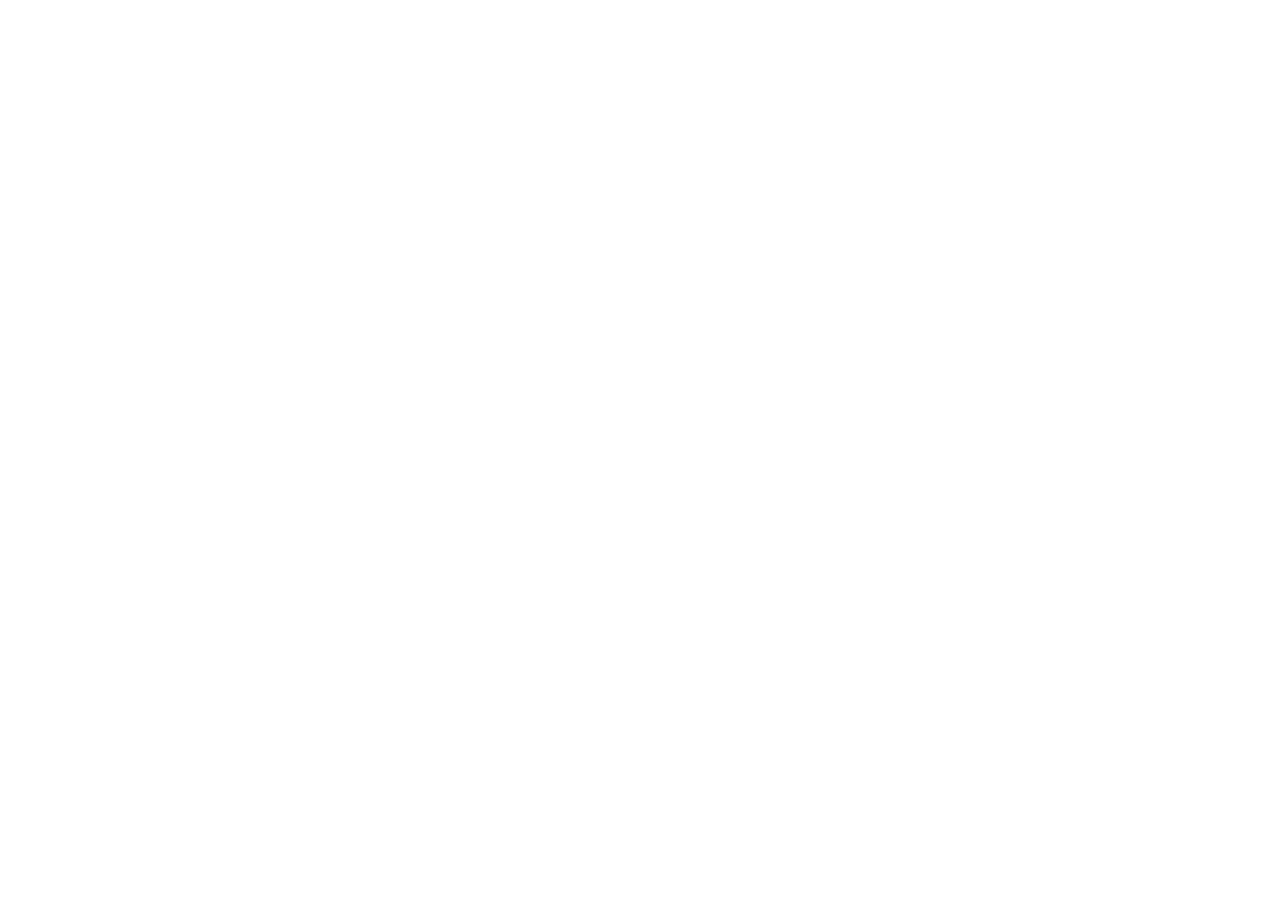
==== index.html @ a10d88c4 "Repository eingerichtet und Portfolio Grundstruktur erstellt" ====
<!DOCTYPE html>
<html lang="de">
<head>
    <meta charset="UTF-8">
    <meta name="viewport" content="width=device-width, initial-scale=1.0">
    <meta name="robots" content="noindex, nofollow">
    <meta name="keywords" content="E-Commerce, Produktdatenpflege, Shopify, ERP, Infor-LN, Kaufmann im E-Commerce, Onlineshop, B2B, Industrieerfahrung, Prozessoptimierung, Oliver Veldkamp">
    <link rel="stylesheet" href="style.css">
    <script src="script.js" defer></script>
    <title>Handwerk und Massenproduktion trifft auf E-Commerce Faszination</title>
</head>


<body>
    
</body>
</html>
---- style.css ----
@import url(https://fonts.bunny.net/css?family=inter:300,400,700|kalam:300,400,700);

:root {
--font-heading: 'Kalam', cursive;
--font-body: 'Inter', sans-serif;

--color-bg: #f5f2ee;
--color-txt: #1e1e1e;
--color-accent: #b77d3a;
--color-block: #e8ddd5;

}
font-family: 'Inter', sans-serif;
font-family: 'Kalam', handwriting;
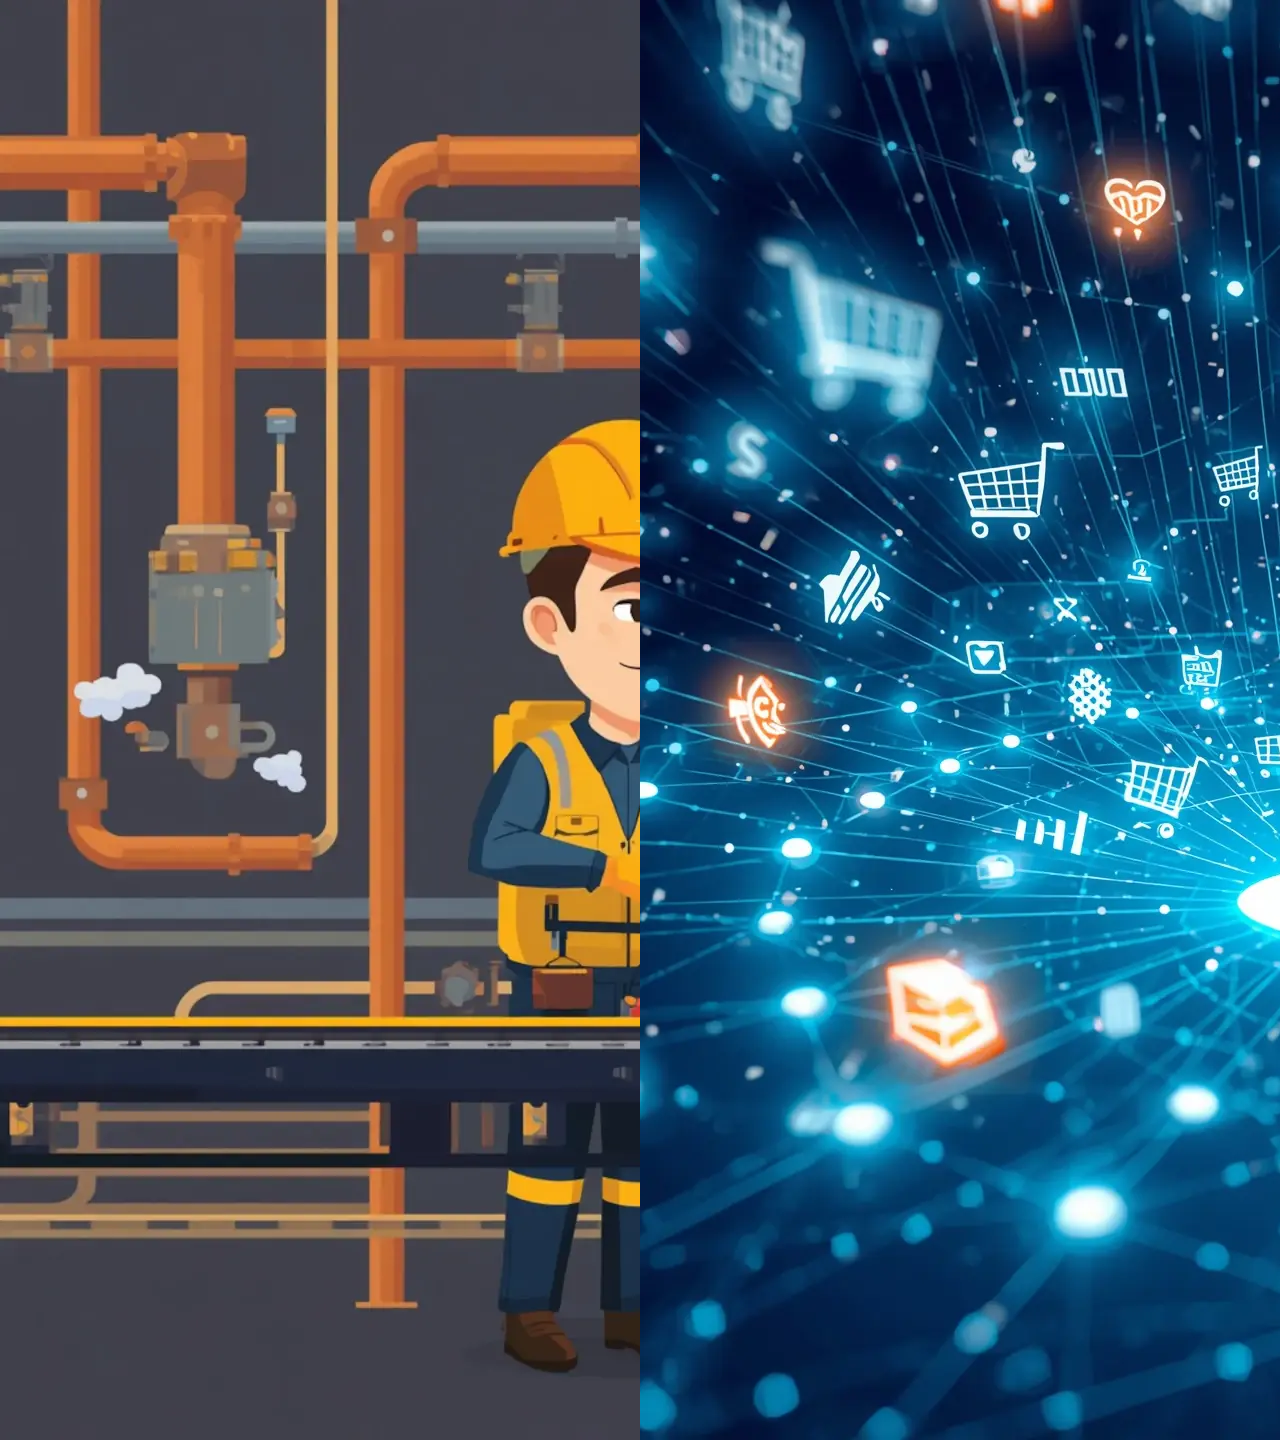
==== commit 934f828a: "Grundstruktur für den Header anlegen, erste CSS-Anweisungen schreiben und nochmal die Funktion von F" ====
--- a/index.html
+++ b/index.html
@@ -1,10 +1,12 @@
 <!DOCTYPE html>
 <html lang="de">
+
 <head>
     <meta charset="UTF-8">
     <meta name="viewport" content="width=device-width, initial-scale=1.0">
     <meta name="robots" content="noindex, nofollow">
-    <meta name="keywords" content="E-Commerce, Produktdatenpflege, Shopify, ERP, Infor-LN, Kaufmann im E-Commerce, Onlineshop, B2B, Industrieerfahrung, Prozessoptimierung, Oliver Veldkamp">
+    <meta name="keywords"
+        content="E-Commerce, Produktdatenpflege, Shopify, ERP, Infor-LN, Kaufmann im E-Commerce, Onlineshop, B2B, Industrieerfahrung, Prozessoptimierung, Oliver Veldkamp">
     <link rel="stylesheet" href="style.css">
     <script src="script.js" defer></script>
     <title>Handwerk und Massenproduktion trifft auf E-Commerce Faszination</title>
@@ -12,6 +14,20 @@
 
 
 <body>
-    
+
+    <div id="hero-image-wrapper">
+
+        <div id="hero-image-left-top">
+            <img src="media\Portfolio_Ole_industy (1).webp" alt="Olivers industrial life">
+        </div>
+
+        <div id="hero-image-right-bottom">
+            <img src="media/Portfolio_Ole_digital (1).webp" alt="Oliver digital live">
+        </div>
+
+    </div>
+
+
 </body>
+
 </html>
--- a/style.css
+++ b/style.css
@@ -10,5 +10,18 @@
 --color-block: #e8ddd5;
 
 }
-font-family: 'Inter', sans-serif;
-font-family: 'Kalam', handwriting;+body {
+    box-sizing: border-box;
+margin: 0;    
+}
+
+#hero-image-wrapper {
+    display: flex;
+    width: 100vw;
+}
+
+#hero-image-left-top {
+    width: 50%;
+    height: auto;
+    
+}
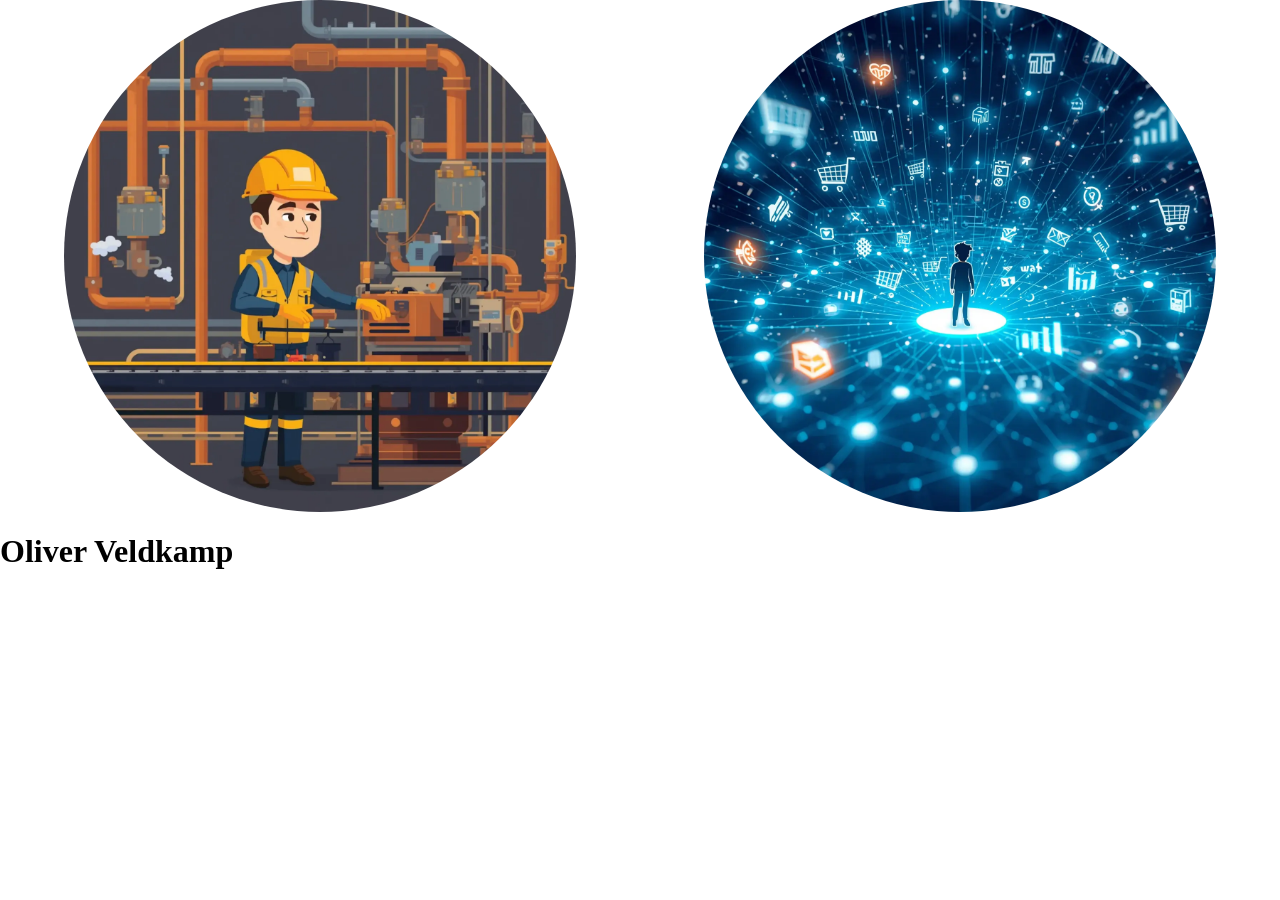
==== commit c7c111e9: "building hero image and lerning how to use flex-box" ====
--- a/index.html
+++ b/index.html
@@ -14,19 +14,21 @@
 
 
 <body>
+<!-- Hero section with hero images and headline --> 
+<div>    
+<div id="hero-image-wrapper">
 
-    <div id="hero-image-wrapper">
-
-        <div id="hero-image-left-top">
+        <div id="hero-image-left-top" class="hero-image-wrap">
             <img src="media\Portfolio_Ole_industy (1).webp" alt="Olivers industrial life">
         </div>
 
-        <div id="hero-image-right-bottom">
+        <div id="hero-image-right-bottom" class="hero-image-wrap">
             <img src="media/Portfolio_Ole_digital (1).webp" alt="Oliver digital live">
         </div>
+    </div>
+<h1>Oliver Veldkamp</h1>
 
-    </div>
-
+</div>
 
 </body>
 
--- a/style.css
+++ b/style.css
@@ -10,18 +10,30 @@
 --color-block: #e8ddd5;
 
 }
+
+*, *::before, *::after {
+  box-sizing: border-box;
+}
+
+
 body {
-    box-sizing: border-box;
-margin: 0;    
+ margin: 0;    
 }
 
 #hero-image-wrapper {
     display: flex;
-    width: 100vw;
+justify-content: center;
 }
 
-#hero-image-left-top {
-    width: 50%;
+.hero-image-wrap {
+    display: flex;
+justify-content: center;
+
+}
+
+#hero-image-left-top img, #hero-image-right-bottom img {
+    max-width: 80%;
     height: auto;
+    border-radius: 50%;
     
 }
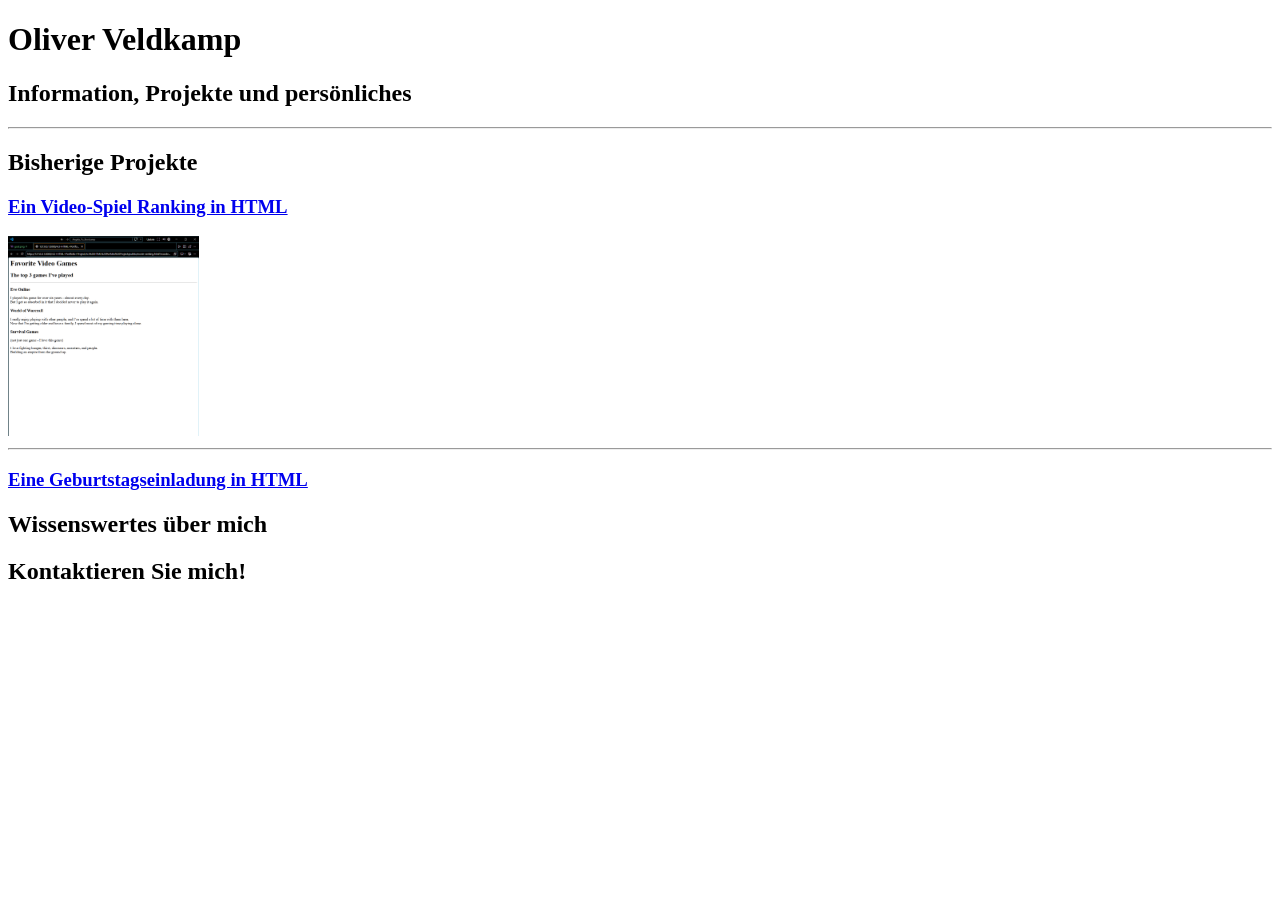
==== commit d32d70c7: "launching my portfolio on Github as a prozess of lern to use github" ====
--- a/index.html
+++ b/index.html
@@ -1,35 +1,39 @@
+<!-- TODO 1: Create the HTML Boilerplate -->
+
+<!-- TODO 2: Add Your previous projects' HTML into the public folder --><!-- Check!-->
+
+<!-- TODO 3: Take screenshots of your project previews and add the images to the images folder --><!--Check!-->
+
+<!-- TODO 4: Add titles/subtitles etc. -->
+
+<!-- TODO 5: Add a link to the project pages -->
+
+<!-- TODO 6: Add images to show the project previews
+HINT for TODO 6: You can use the height attribute set to 200 to make the image smaller:
+https://developer.mozilla.org/en-US/docs/Web/HTML/Element/img#attr-height -->
+
+<!-- TODO 7: Add the Contact Me and About Me page links -->
 <!DOCTYPE html>
-<html lang="de">
+<html lang="en">
 
 <head>
     <meta charset="UTF-8">
     <meta name="viewport" content="width=device-width, initial-scale=1.0">
-    <meta name="robots" content="noindex, nofollow">
-    <meta name="keywords"
-        content="E-Commerce, Produktdatenpflege, Shopify, ERP, Infor-LN, Kaufmann im E-Commerce, Onlineshop, B2B, Industrieerfahrung, Prozessoptimierung, Oliver Veldkamp">
-    <link rel="stylesheet" href="style.css">
-    <script src="script.js" defer></script>
-    <title>Handwerk und Massenproduktion trifft auf E-Commerce Faszination</title>
+    <title>Ole's Page</title>
 </head>
 
-
 <body>
-<!-- Hero section with hero images and headline --> 
-<div>    
-<div id="hero-image-wrapper">
-
-        <div id="hero-image-left-top" class="hero-image-wrap">
-            <img src="media\Portfolio_Ole_industy (1).webp" alt="Olivers industrial life">
-        </div>
-
-        <div id="hero-image-right-bottom" class="hero-image-wrap">
-            <img src="media/Portfolio_Ole_digital (1).webp" alt="Oliver digital live">
-        </div>
-    </div>
-<h1>Oliver Veldkamp</h1>
-
-</div>
-
+    <h1>Oliver Veldkamp</h1>
+    <h2>Information, Projekte und persönliches</h2>
+    <hr />
+    <h2>Bisherige Projekte</h2>
+    <a href="./public/videoGameRanking.html"><h3>Ein Video-Spiel Ranking in HTML</h3></a>
+    <img src="./assets/images/videoGameRanking.png" alt="Ein bild eines Video-Spiel-Rankings" height="200" />
+    <hr /> 
+    <a href="./public/birthday-invite.html"><h3>Eine Geburtstagseinladung in HTML</h3></a>
+    
+    <a><h2>Wissenswertes über mich</h2></a>
+    <a><h2>Kontaktieren Sie mich!</h2></a>
 </body>
 
 </html>
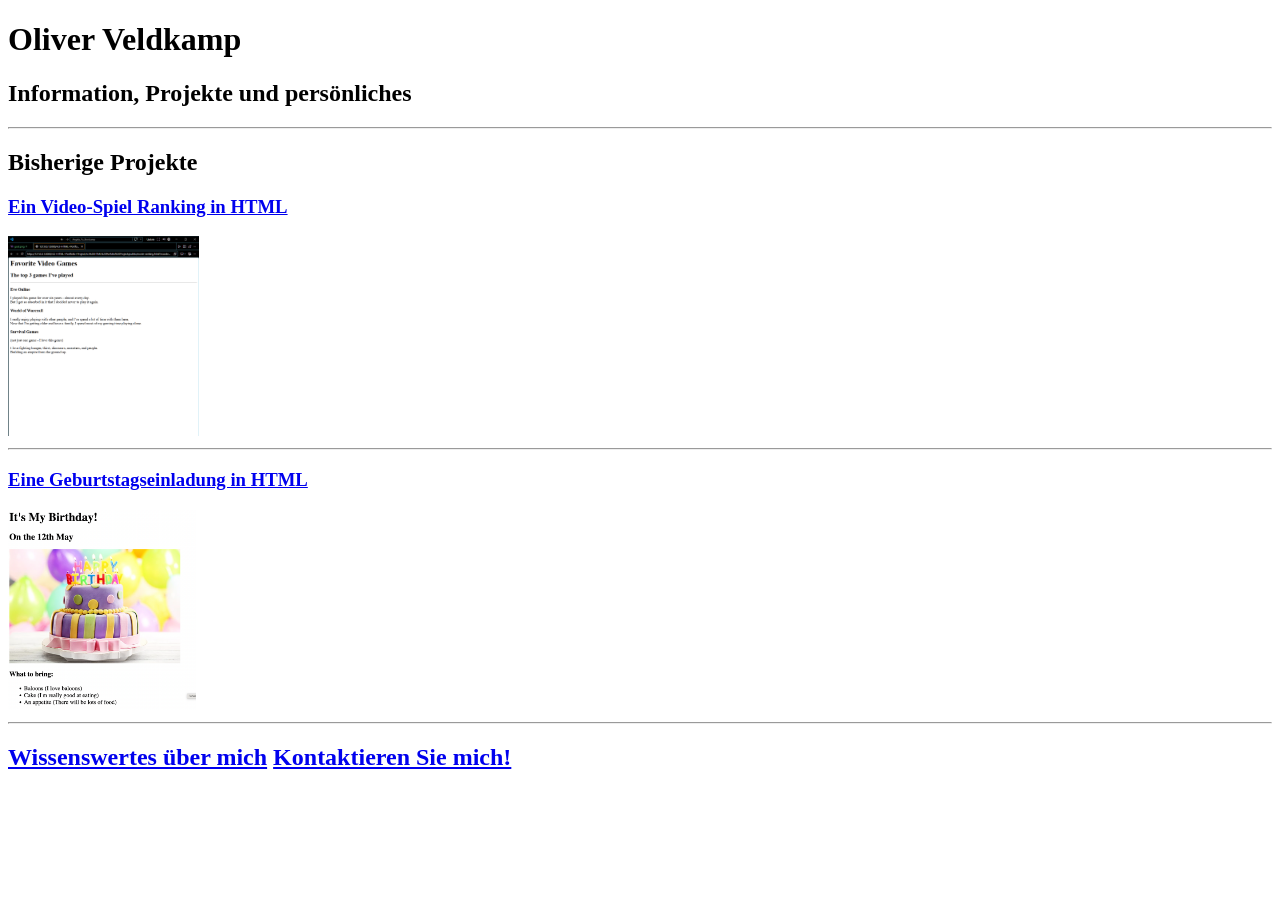
==== commit 09c85b1c: "Project save after fixing some issues" ====
--- a/index.html
+++ b/index.html
@@ -19,6 +19,7 @@
 <head>
     <meta charset="UTF-8">
     <meta name="viewport" content="width=device-width, initial-scale=1.0">
+    <meta name="robots" content="noindex, nofollow">
     <title>Ole's Page</title>
 </head>
 
@@ -31,9 +32,13 @@
     <img src="./assets/images/videoGameRanking.png" alt="Ein bild eines Video-Spiel-Rankings" height="200" />
     <hr /> 
     <a href="./public/birthday-invite.html"><h3>Eine Geburtstagseinladung in HTML</h3></a>
+    <img src="./assets/images/birthday-invite.png" height="200" alt="Ein Bild einer Geburtstagseinladung als Webseite" />
+    <hr />
+    <h2>
+        <a href="./public/about.html">Wissenswertes über mich</a>
+        <a href="./public/contact.html">Kontaktieren Sie mich!</a>
+    </h2>
     
-    <a><h2>Wissenswertes über mich</h2></a>
-    <a><h2>Kontaktieren Sie mich!</h2></a>
 </body>
 
 </html>
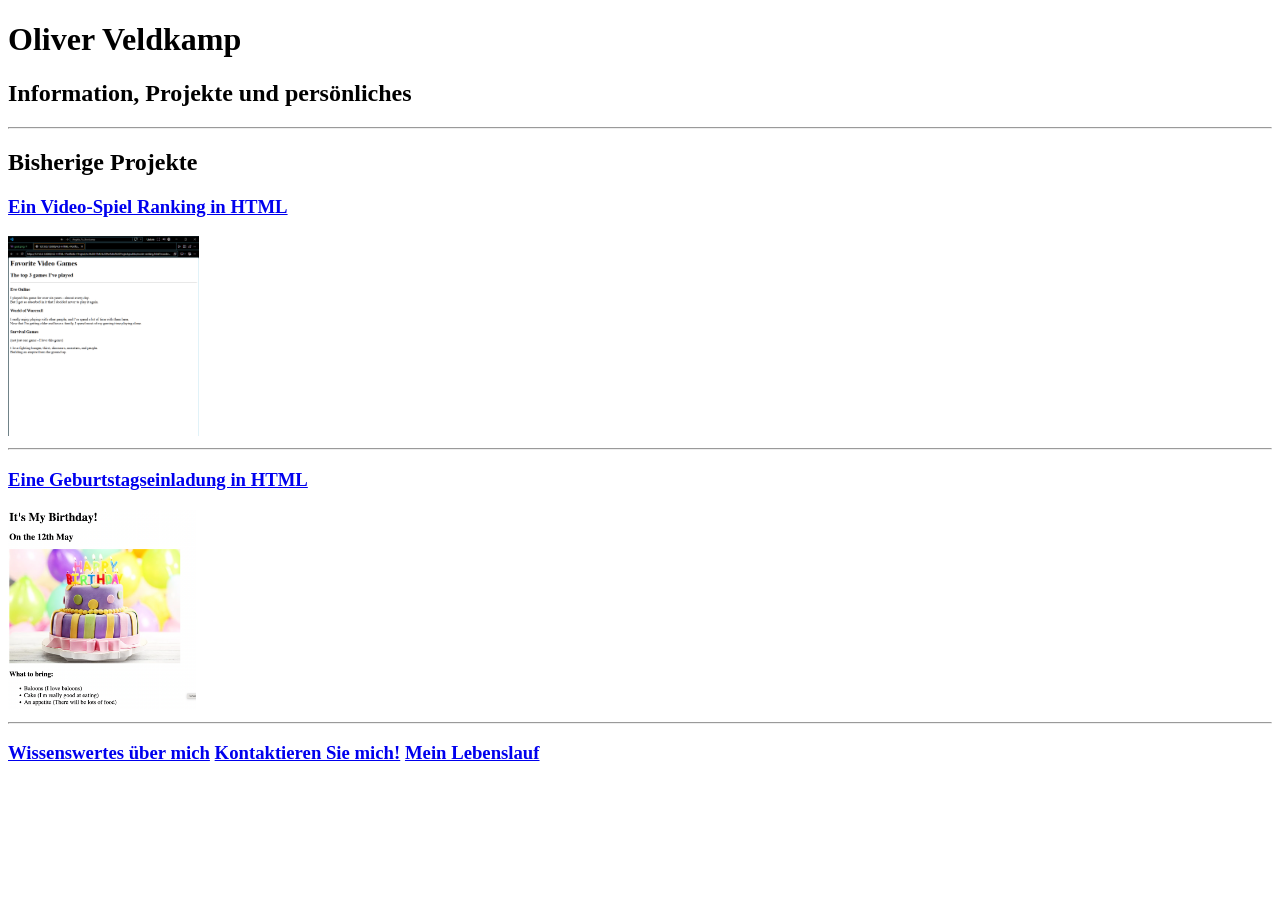
==== commit abcd0de8: "Capstone Projekt 1 - Online Resume fertiggestellt" ====
--- a/index.html
+++ b/index.html
@@ -28,17 +28,26 @@
     <h2>Information, Projekte und persönliches</h2>
     <hr />
     <h2>Bisherige Projekte</h2>
-    <a href="./public/videoGameRanking.html"><h3>Ein Video-Spiel Ranking in HTML</h3></a>
+    <a href="./public/videoGameRanking.html">
+        <h3>Ein Video-Spiel Ranking in HTML</h3>
+    </a>
     <img src="./assets/images/videoGameRanking.png" alt="Ein bild eines Video-Spiel-Rankings" height="200" />
-    <hr /> 
-    <a href="./public/birthday-invite.html"><h3>Eine Geburtstagseinladung in HTML</h3></a>
-    <img src="./assets/images/birthday-invite.png" height="200" alt="Ein Bild einer Geburtstagseinladung als Webseite" />
     <hr />
-    <h2>
-        <a href="./public/about.html">Wissenswertes über mich</a>
-        <a href="./public/contact.html">Kontaktieren Sie mich!</a>
-    </h2>
-    
+    <a href="./public/birthday-invite.html">
+        <h3>Eine Geburtstagseinladung in HTML</h3>
+    </a>
+    <img src="./assets/images/birthday-invite.png" height="200"
+        alt="Ein Bild einer Geburtstagseinladung als Webseite" />
+    <hr />
+    <h3>
+        <nav>
+            <a href="./public/about.html">Wissenswertes über mich</a>
+            <a href="./public/contact.html">Kontaktieren Sie mich!</a>
+            <a href="./public/resumeCovering.html">Mein Lebenslauf</a>
+        </nav>
+
+    </h3>
+
 </body>
 
 </html>
